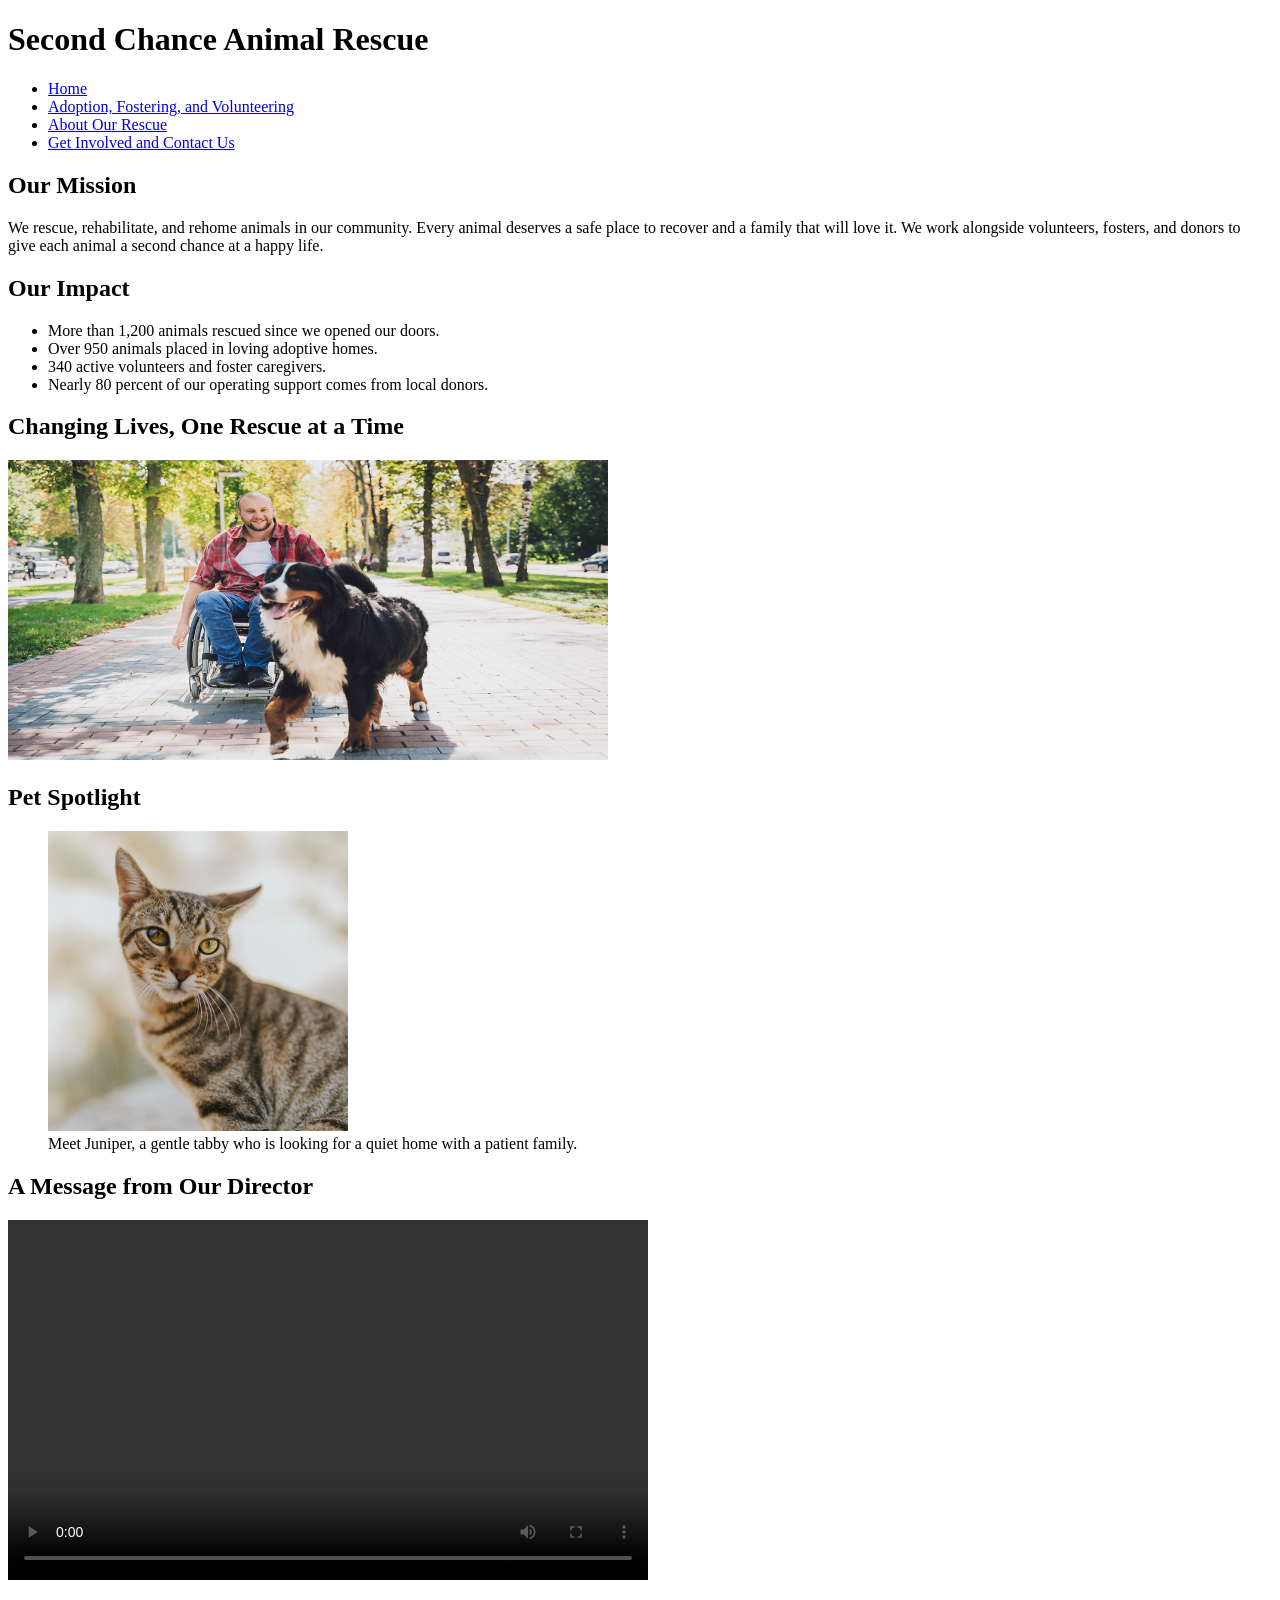
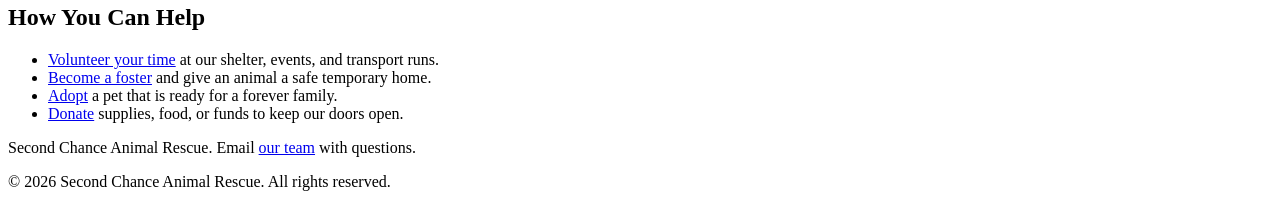
==== index.html @ c8e76b1f "refactor(site): migrate project structure to touchstonetask2 Remove the legacy `site/` directory con" ====
<!DOCTYPE html>
<html lang="en">
<head>
  <meta charset="UTF-8">
  <meta name="viewport" content="width=device-width, initial-scale=1.0">
  <title>Home | Second Chance Animal Rescue</title>
</head>
<body>
  <header>
    <h1>Second Chance Animal Rescue</h1>
    <nav aria-label="Main navigation">
      <ul>
        <li><a href="index.html" aria-current="page">Home</a></li>
        <li><a href="services.html">Adoption, Fostering, and Volunteering</a></li>
        <li><a href="about.html">About Our Rescue</a></li>
        <li><a href="contact.html">Get Involved and Contact Us</a></li>
      </ul>
    </nav>
  </header>

  <main>
    <section id="mission">
      <h2>Our Mission</h2>
      <p>We rescue, rehabilitate, and rehome animals in our community. Every animal deserves a safe place to recover and a family that will love it. We work alongside volunteers, fosters, and donors to give each animal a second chance at a happy life.</p>
    </section>

    <section id="impact">
      <h2>Our Impact</h2>
      <ul>
        <li>More than 1,200 animals rescued since we opened our doors.</li>
        <li>Over 950 animals placed in loving adoptive homes.</li>
        <li>340 active volunteers and foster caregivers.</li>
        <li>Nearly 80 percent of our operating support comes from local donors.</li>
      </ul>
    </section>

    <section id="featured-image">
      <h2>Changing Lives, One Rescue at a Time</h2>
      <picture>
        <source media="(min-width: 800px)" srcset="images/rescue-feature-large_c.png">
        <img src="images/rescue-feature-small_c.png" alt="A smiling man in a wheelchair rolls down a tree-lined brick path beside a large Bernese Mountain Dog." width="600" height="300">
      </picture>
    </section>

    <section id="spotlight">
      <h2>Pet Spotlight</h2>
      <figure>
        <img src="images/rescue-pet-spotlight_c.png" alt="A tabby cat with bright amber eyes looks over its shoulder against a soft, blurred background." width="300" height="300">
        <figcaption>Meet Juniper, a gentle tabby who is looking for a quiet home with a patient family.</figcaption>
      </figure>
    </section>

    <section id="video-message">
      <h2>A Message from Our Director</h2>
      <video controls width="640" height="360" preload="metadata">
        <source src="media/rescue-message_c.mp4" type="video/mp4">
        <p>Your browser does not support the video element. <a href="media/rescue-message_c.mp4">Download the director's message (MP4)</a>.</p>
        <p>Text summary: In this short video, our director thanks our community for its support and invites new volunteers, foster caregivers, and adopters to join the rescue.</p>
      </video>
    </section>

    <section id="how-you-can-help">
      <h2>How You Can Help</h2>
      <ul>
        <li><a href="contact.html">Volunteer your time</a> at our shelter, events, and transport runs.</li>
        <li><a href="contact.html">Become a foster</a> and give an animal a safe temporary home.</li>
        <li><a href="services.html">Adopt</a> a pet that is ready for a forever family.</li>
        <li><a href="contact.html">Donate</a> supplies, food, or funds to keep our doors open.</li>
      </ul>
    </section>
  </main>

  <footer>
    <p>Second Chance Animal Rescue. Email <a href="contact.html">our team</a> with questions.</p>
    <p>&copy; 2026 Second Chance Animal Rescue. All rights reserved.</p>
  </footer>
</body>
</html>
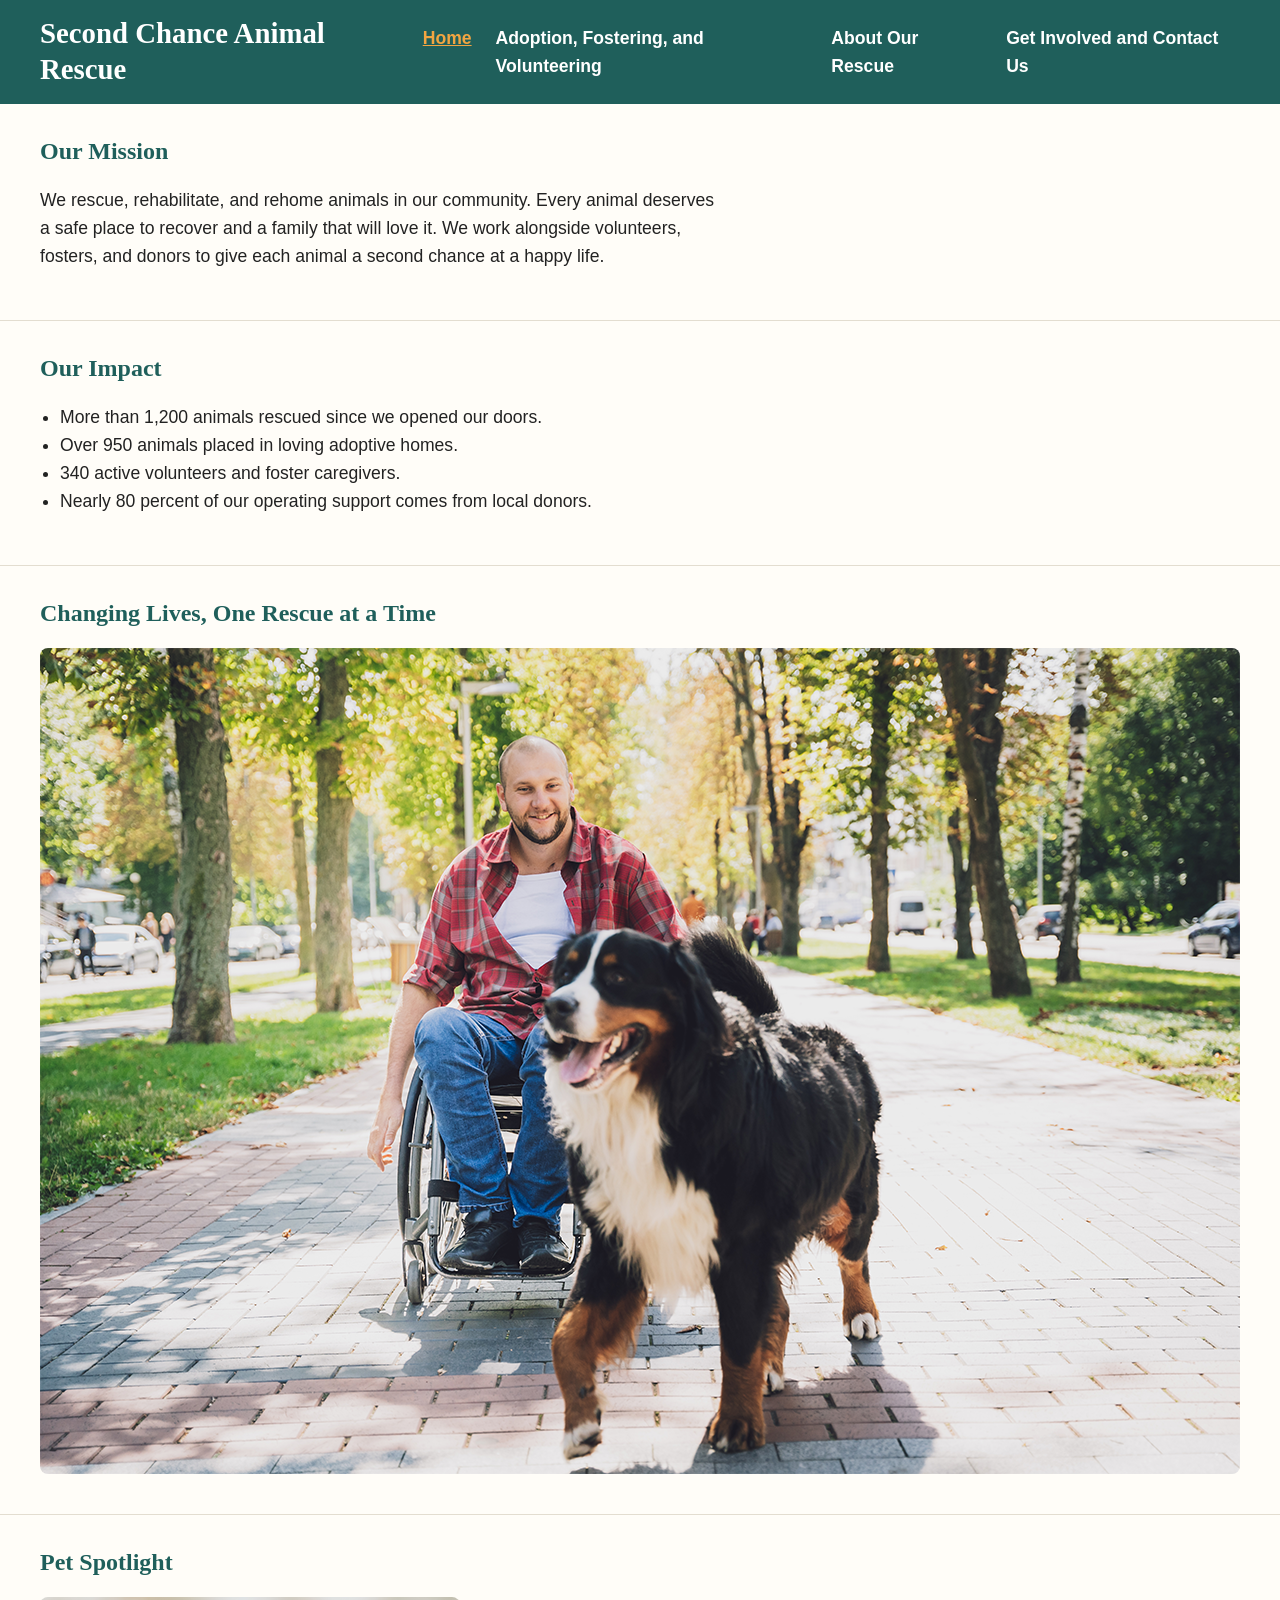
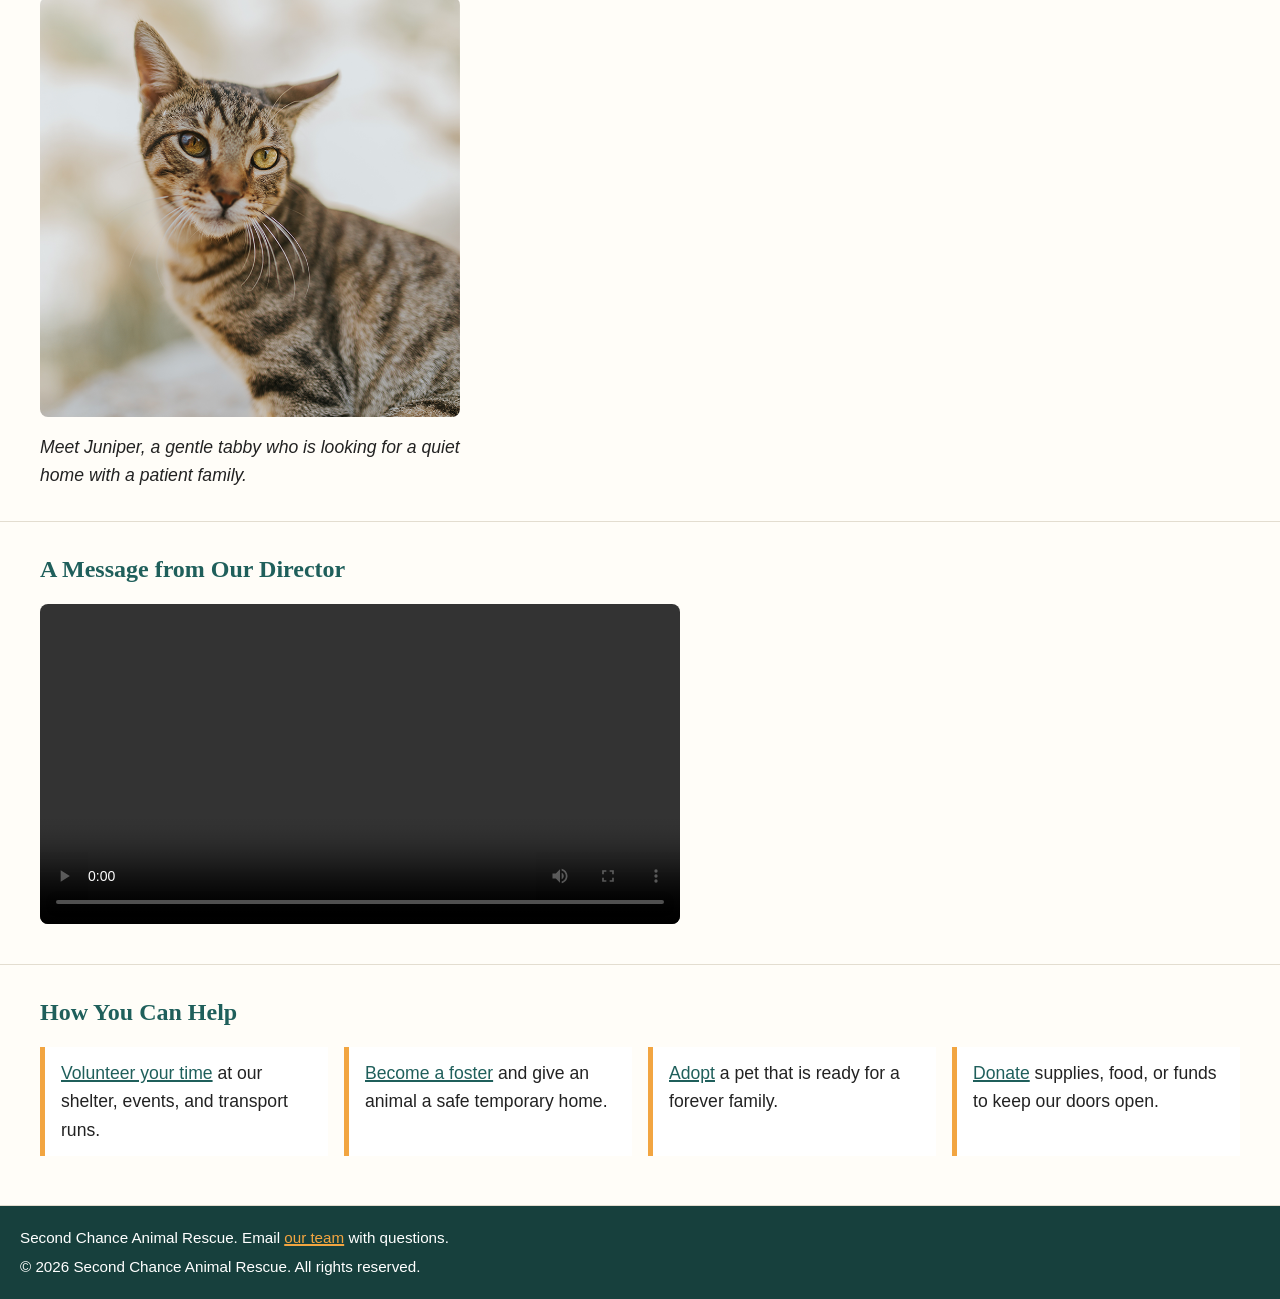
==== commit 2966d544: "feat(touchstonetask2): add external stylesheet and link it to pages Add a new `styles.css` file and " ====
--- a/index.html
+++ b/index.html
@@ -3,6 +3,7 @@
 <head>
   <meta charset="UTF-8">
   <meta name="viewport" content="width=device-width, initial-scale=1.0">
+  <link rel="stylesheet" href="styles.css">
   <title>Home | Second Chance Animal Rescue</title>
 </head>
 <body>
@@ -38,21 +39,21 @@
       <h2>Changing Lives, One Rescue at a Time</h2>
       <picture>
         <source media="(min-width: 800px)" srcset="images/rescue-feature-large_c.png">
-        <img src="images/rescue-feature-small_c.png" alt="A smiling man in a wheelchair rolls down a tree-lined brick path beside a large Bernese Mountain Dog." width="600" height="300">
+        <img src="images/rescue-feature-small_c.png" alt="A smiling man in a wheelchair rolls down a tree-lined brick path beside a large Bernese Mountain Dog.">
       </picture>
     </section>
 
     <section id="spotlight">
       <h2>Pet Spotlight</h2>
       <figure>
-        <img src="images/rescue-pet-spotlight_c.png" alt="A tabby cat with bright amber eyes looks over its shoulder against a soft, blurred background." width="300" height="300">
+        <img src="images/rescue-pet-spotlight_c.png" alt="A tabby cat with bright amber eyes looks over its shoulder against a soft, blurred background.">
         <figcaption>Meet Juniper, a gentle tabby who is looking for a quiet home with a patient family.</figcaption>
       </figure>
     </section>
 
     <section id="video-message">
       <h2>A Message from Our Director</h2>
-      <video controls width="640" height="360" preload="metadata">
+      <video controls width="640" preload="metadata">
         <source src="media/rescue-message_c.mp4" type="video/mp4">
         <p>Your browser does not support the video element. <a href="media/rescue-message_c.mp4">Download the director's message (MP4)</a>.</p>
         <p>Text summary: In this short video, our director thanks our community for its support and invites new volunteers, foster caregivers, and adopters to join the rescue.</p>
--- a/styles.css
+++ b/styles.css
@@ -0,0 +1,257 @@
+/* Second Chance Animal Rescue: Touchstone 3 styles
+   Palette: deep teal (#1F5F5B), warm amber (#F2A541), off-white (#FFFDF8), charcoal text (#222222)
+   Fonts: Georgia (headings), Trebuchet MS (body) */
+
+/* Base styles (mobile first) */
+:root {
+  --teal: #1F5F5B;
+  --amber: #F2A541;
+  --cream: #FFFDF8;
+  --text: #222222;
+}
+
+* {
+  box-sizing: border-box;
+}
+
+body {
+  margin: 0;
+  font-family: "Trebuchet MS", Arial, sans-serif;
+  font-size: 1.05rem;
+  line-height: 1.6;
+  color: var(--text);
+  background-color: var(--cream);
+}
+
+h1, h2, h3 {
+  font-family: Georgia, "Times New Roman", serif;
+  color: var(--teal);
+  line-height: 1.25;
+}
+
+h1 {
+  font-size: 1.8rem;
+  margin: 0;
+}
+
+h2 {
+  font-size: 1.5rem;
+  margin-top: 0;
+}
+
+h3 {
+  font-size: 1.2rem;
+}
+
+section {
+  padding: 1.5rem 1.25rem;
+  border-bottom: 1px solid #e3ddd0;
+}
+
+p, li {
+  max-width: 70ch;
+}
+
+a {
+  color: var(--teal);
+  text-decoration-thickness: 2px;
+}
+
+a:hover,
+a:focus {
+  color: #14403d;
+}
+
+/* Header and navigation */
+header {
+  background-color: var(--teal);
+  color: #ffffff;
+  padding: 1rem 1.25rem;
+  display: flex;
+  flex-direction: column;
+  gap: 0.75rem;
+}
+
+header h1 {
+  color: #ffffff;
+}
+
+header nav ul {
+  list-style: none;
+  padding: 0;
+  margin: 0;
+  display: flex;
+  flex-direction: column;
+  gap: 0.5rem;
+}
+
+header nav a {
+  color: #ffffff;
+  font-weight: bold;
+  text-decoration: none;
+}
+
+header nav a:hover,
+header nav a:focus {
+  text-decoration: underline;
+}
+
+header nav a[aria-current="page"] {
+  color: var(--amber);
+  text-decoration: underline;
+}
+
+/* Images and media */
+img,
+video {
+  max-width: 100%;
+  height: auto;
+  border-radius: 8px;
+}
+
+figure {
+  margin: 0;
+}
+
+figcaption {
+  font-style: italic;
+  margin-top: 0.5rem;
+}
+
+/* Lists used as "How you can help" and values */
+section ul {
+  padding-left: 1.25rem;
+}
+
+/* Form */
+form fieldset {
+  border: 1px solid #c9c1ae;
+  border-radius: 8px;
+  padding: 1rem;
+  margin: 0 0 1.25rem 0;
+  background-color: #ffffff;
+}
+
+legend {
+  font-family: Georgia, serif;
+  font-weight: bold;
+  color: var(--teal);
+  padding: 0 0.5rem;
+}
+
+form label {
+  display: block;
+  font-weight: bold;
+  margin-bottom: 0.25rem;
+}
+
+form input[type="text"],
+form input[type="email"],
+form select,
+form textarea {
+  width: 100%;
+  padding: 0.6rem;
+  font: inherit;
+  border: 2px solid #8c8577;
+  border-radius: 6px;
+  background-color: #ffffff;
+}
+
+form input[type="radio"] {
+  margin-right: 0.4rem;
+}
+
+form input:focus,
+form select:focus,
+form textarea:focus,
+button:focus {
+  outline: 3px solid var(--amber);
+  outline-offset: 2px;
+}
+
+button {
+  font: inherit;
+  font-weight: bold;
+  padding: 0.75rem 1.5rem;
+  background-color: var(--amber);
+  color: var(--text);
+  border: none;
+  border-radius: 6px;
+  cursor: pointer;
+}
+
+button:hover {
+  background-color: #e0912c;
+}
+
+/* Footer */
+footer {
+  background-color: #17403d;
+  color: #ffffff;
+  padding: 1rem 1.25rem;
+  font-size: 0.95rem;
+}
+
+footer p {
+  margin: 0.25rem 0;
+}
+
+footer a {
+  color: var(--amber);
+}
+
+/* Larger screens (tablet and desktop) */
+@media (min-width: 800px) {
+  body {
+    font-size: 1.1rem;
+  }
+
+  header {
+    flex-direction: row;
+    justify-content: space-between;
+    align-items: center;
+    padding: 1rem 2.5rem;
+  }
+
+  header nav ul {
+    flex-direction: row;
+    gap: 1.5rem;
+  }
+
+  section {
+    padding: 2rem 2.5rem;
+  }
+
+  /* Show the "How You Can Help" items and the featured image side by side */
+  #how-you-can-help ul {
+    display: flex;
+    flex-wrap: wrap;
+    gap: 1rem;
+    padding-left: 0;
+    list-style: none;
+  }
+
+  #how-you-can-help li {
+    flex: 1 1 220px;
+    background-color: #ffffff;
+    border-left: 5px solid var(--amber);
+    padding: 0.75rem 1rem;
+  }
+
+  #spotlight figure {
+    max-width: 420px;
+  }
+
+  #adoption img,
+  #volunteer img {
+    max-width: 320px;
+  }
+
+  #video-message video {
+    max-width: 640px;
+  }
+
+  form {
+    max-width: 640px;
+  }
+}
